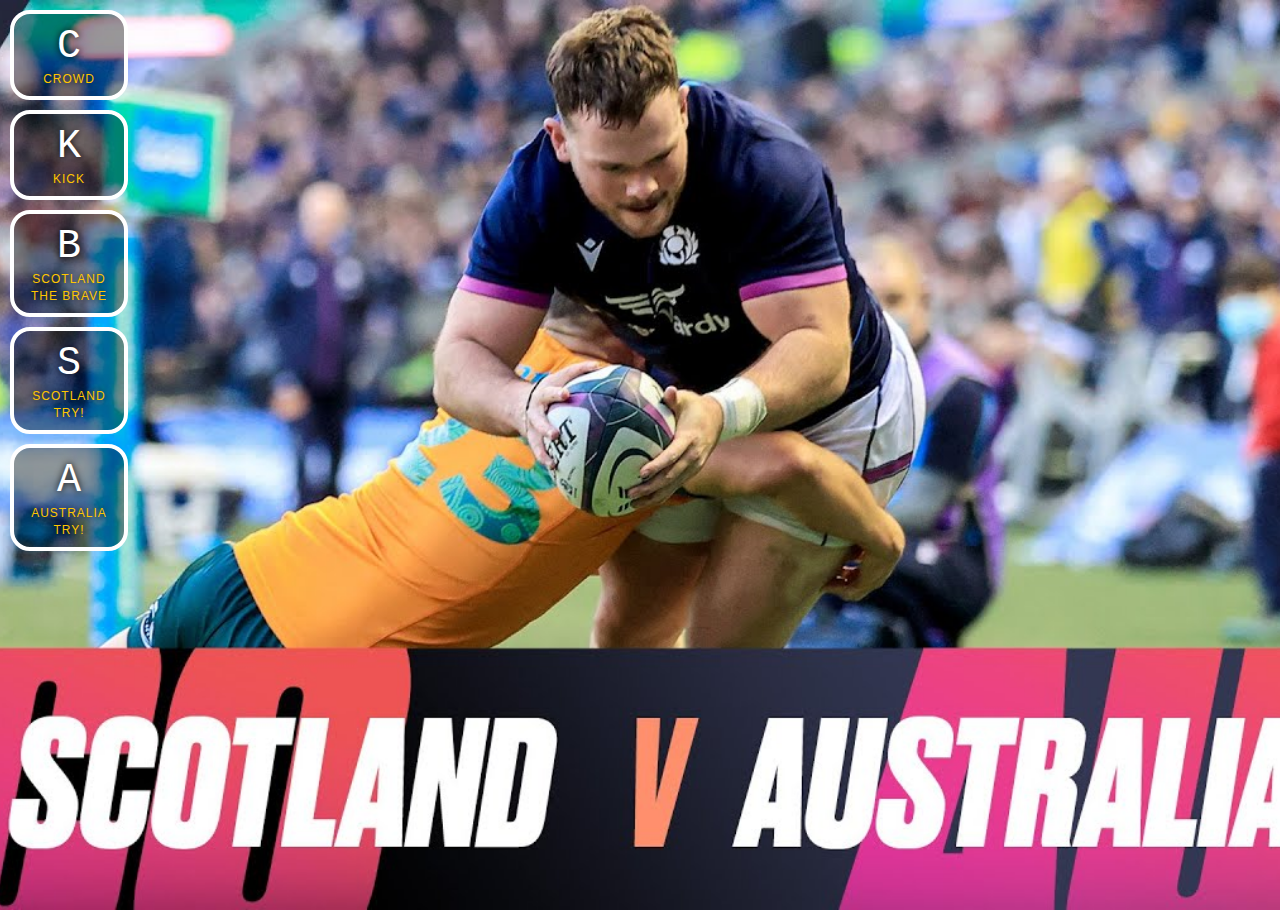
==== index-FINISHED.html @ a5e4cef3 "First commit" ====
<!DOCTYPE html>
<html lang="en">
<head>
  <meta charset="UTF-8">
  <title>Scotland v Australia</title>
  <link rel="stylesheet" href="style.css">
</head>
<body>


  <div class="keys">
    <div data-key="67" class="key">
      <kbd>C</kbd>
      <span class="sound">crowd</span>
    </div>
    <div data-key="75" class="key">
      <kbd>K</kbd>
      <span class="sound">kick</span>
    </div>
    <!-- <div data-key="87" class="key">
      <kbd>W</kbd>
      <span class="sound">whistle</span>
    </div> -->
    <div data-key="66" class="key">
      <kbd>B</kbd>
      <span class="sound">Scotland the Brave</span>
    </div>
    <div data-key="83" class="key">
      <kbd>S</kbd>
      <span class="sound">Scotland try!</span>
    </div>
    <div data-key="65" class="key">
      <kbd>A</kbd>
      <span class="sound">Australia try!</span>
    </div>
    <!-- <div data-key="74" class="key">
      <kbd>J</kbd>
      <span class="sound">snare</span>
    </div>
    <div data-key="75" class="key">
      <kbd>K</kbd>
      <span class="sound">tom</span>
    </div>
    <div data-key="76" class="key">
      <kbd>L</kbd>
      <span class="sound">tink</span>
    </div> -->
  </div>

  <audio data-key="67" src="sounds/chant.wav"></audio>
  <audio data-key="75" src="sounds/ball.wav"></audio>
  <audio data-key="87" src="sounds/whistle.mp3"></audio>
  <audio data-key="66" src="sounds/Scot_the_Brave.mov"></audio>
  <audio data-key="83" src="sounds/try.wav"></audio>
  <audio data-key="65" src="sounds/small_clap.wav"></audio>
  <!-- <audio data-key="74" src="sounds/snare.wav"></audio>
  <audio data-key="75" src="sounds/tom.wav"></audio>
  <audio data-key="76" src="sounds/tink.wav"></audio> -->

<script>
  function removeTransition(e) {
    if (e.propertyName !== 'transform') return;
    e.target.classList.remove('playing');
  }

  function playSound(e) {
    const audio = document.querySelector(`audio[data-key="${e.keyCode}"]`);
    const key = document.querySelector(`div[data-key="${e.keyCode}"]`);
    if (!audio) return;

    key.classList.add('playing');
    audio.currentTime = 0;
    audio.play();
  }

  const keys = Array.from(document.querySelectorAll('.key'));
  keys.forEach(key => key.addEventListener('transitionend', removeTransition));
  window.addEventListener('keydown', playSound);

</script>


</body>
</html>
---- style.css ----
html {
  font-size: 10px;
  background: url('./ScotvAus.jpeg') bottom center;
  background-size: cover;
}

body,html {
  margin: 0;
  padding: 0;
  font-family: sans-serif;
}

.keys {
  /* display: flex; */
  /* flex-direction: column; */
  flex: 1;
  min-height: 100vh;
  align-items: center;
  justify-content: center;
}

.key {
  border: .4rem solid white;
  border-radius: 2rem;
  margin: 1rem;
  font-size: 1.5rem;
  padding: 1rem .5rem;
  transition: all .07s ease;
  width: 10rem;
  text-align: center;
  color: white;
  background: rgba(0, 0, 0,0.4);
  text-shadow: 0 0 .7rem black;
}

.playing {
  transform: scale(1.1);
  border-color: #002aff;
  box-shadow: 0 0 1rem #002aff;
}

kbd {
  display: block;
  font-size: 4rem;
}

.sound {
  font-size: 1.2rem;
  text-transform: uppercase;
  letter-spacing: .1rem;
  color: #ffc600;
}
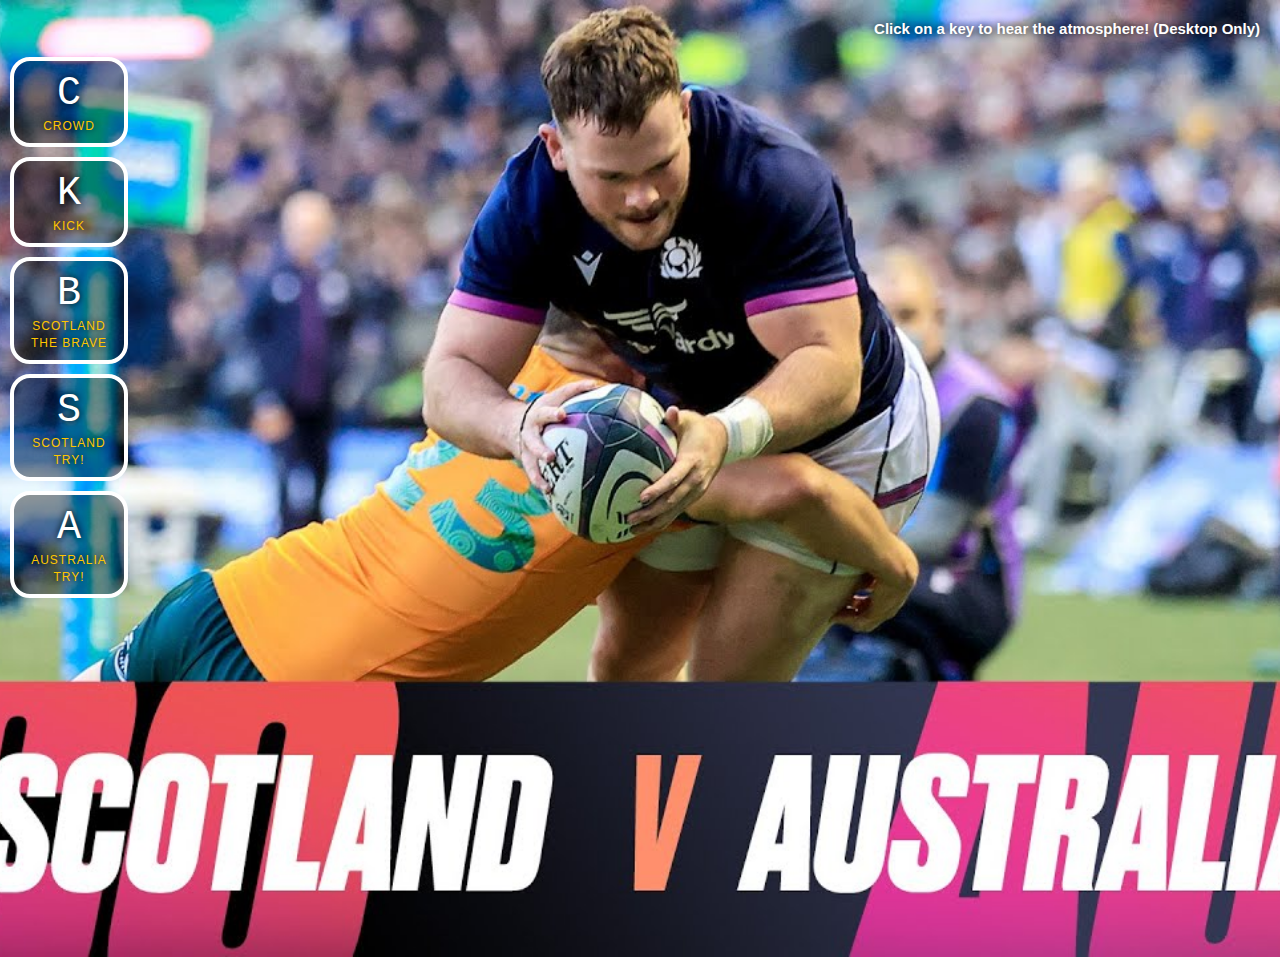
==== commit 85e2edba: "Update instructions on screen and delete extra images" ====
--- a/index-FINISHED.html
+++ b/index-FINISHED.html
@@ -6,7 +6,7 @@
   <link rel="stylesheet" href="style.css">
 </head>
 <body>
-
+<h3>Click on a key to hear the atmosphere! (Desktop Only)</h3>
 
   <div class="keys">
     <div data-key="67" class="key">
--- a/style.css
+++ b/style.css
@@ -2,6 +2,16 @@
   font-size: 10px;
   background: url('./ScotvAus.jpeg') bottom center;
   background-size: cover;
+}
+
+h3 {
+  color: white;
+  font-family: sans-serif;
+  margin: 20px;
+  font-size: 150%;
+  text-shadow: 0 0 .7rem black;
+  text-align: right;
+ 
 }
 
 body,html {
